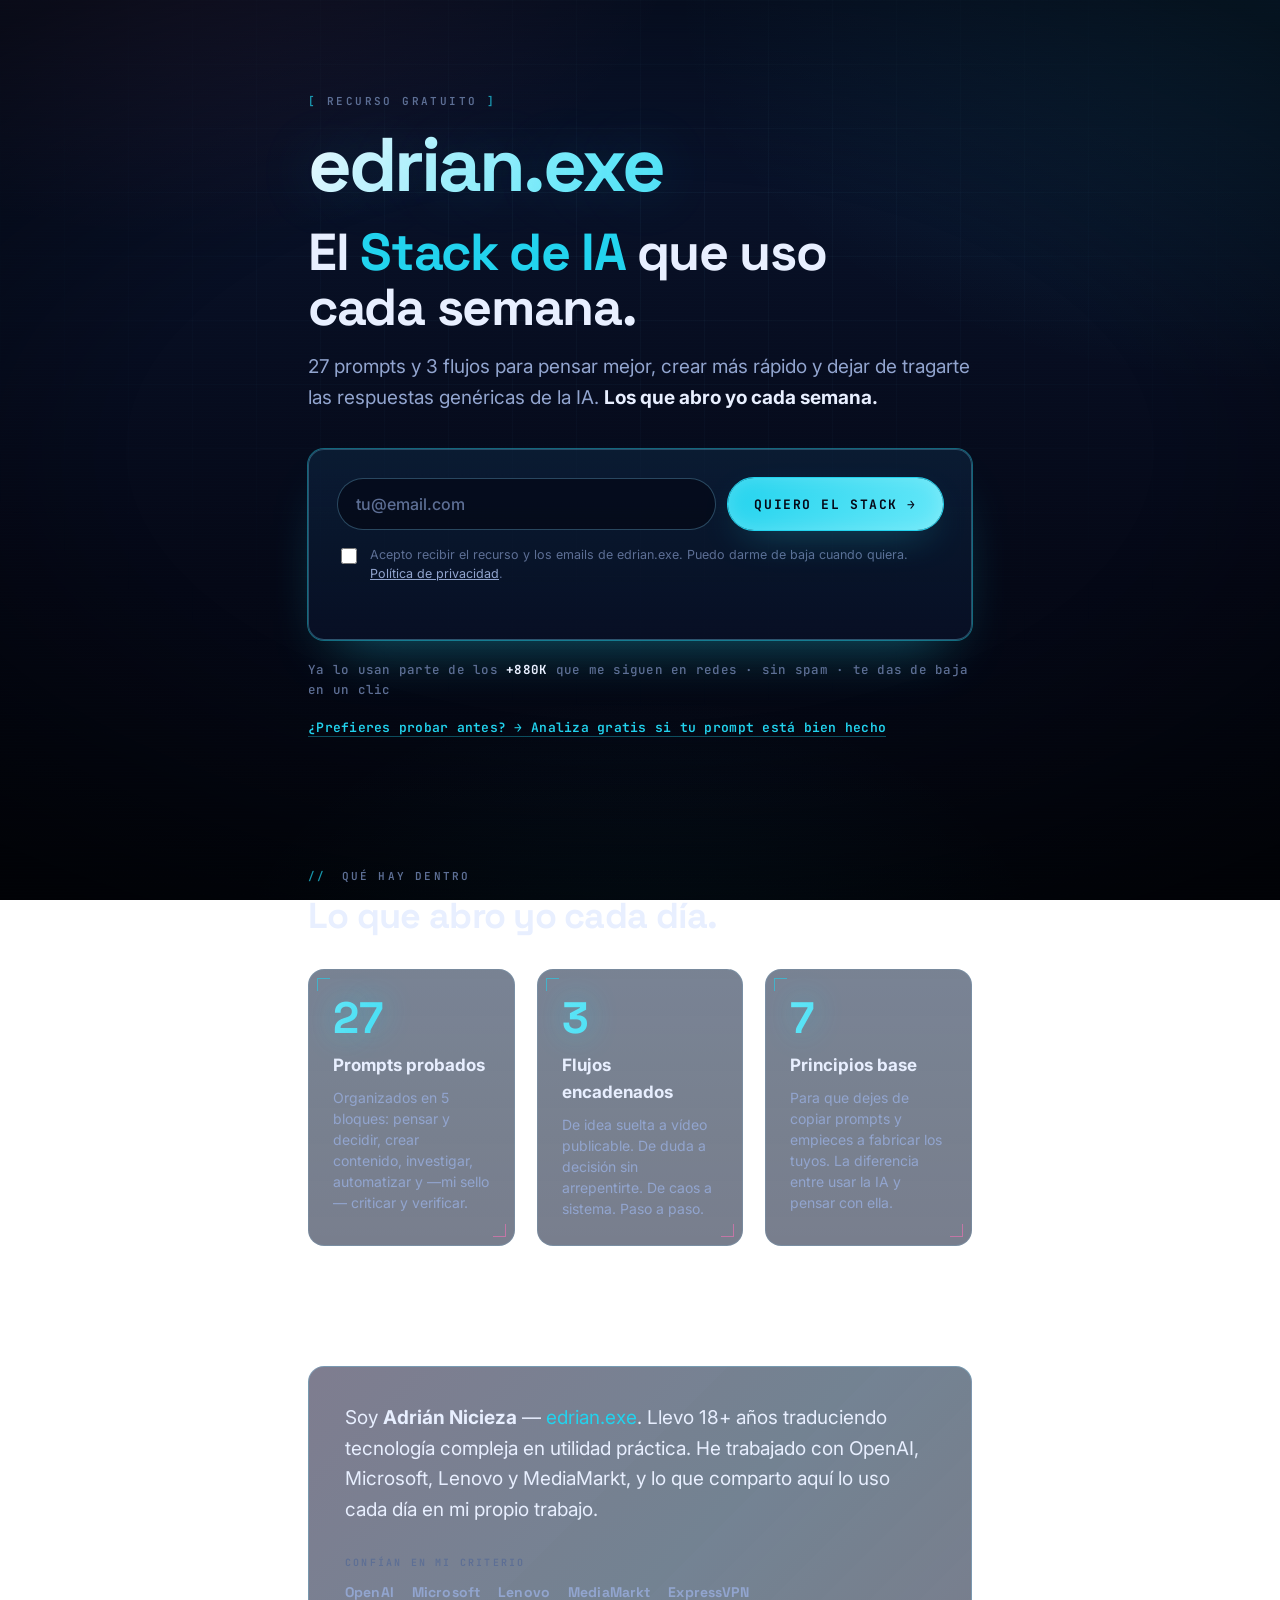
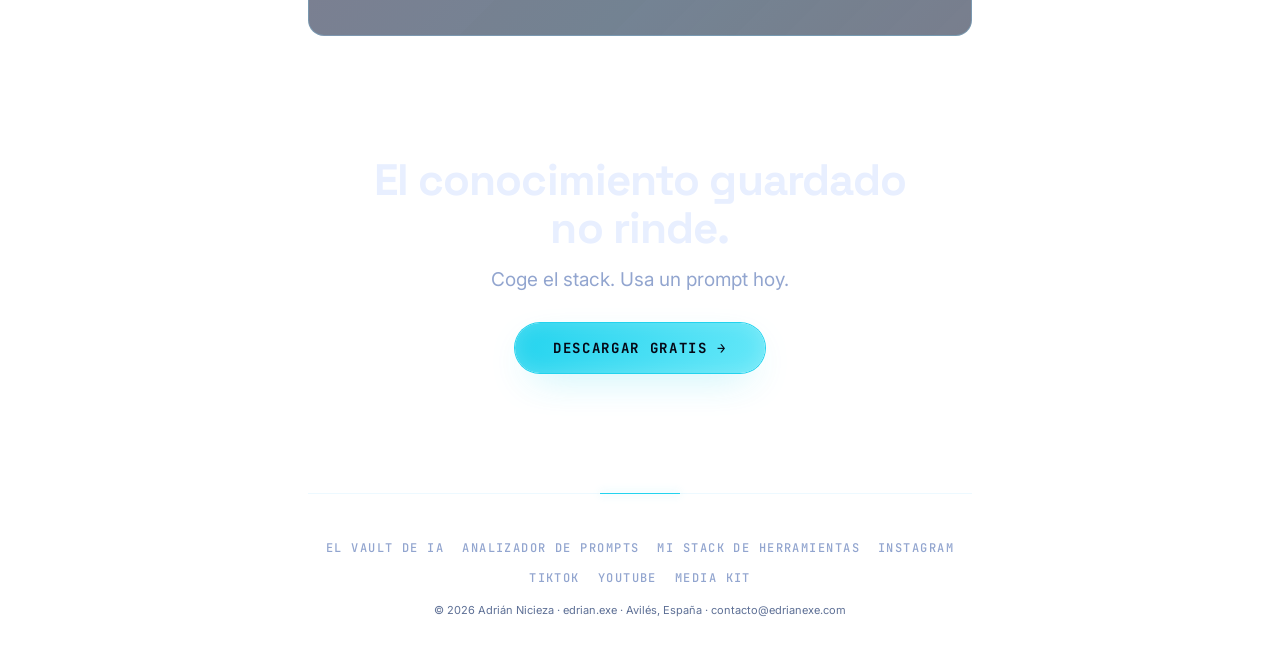
==== index.html @ bdbf624e "Landing del embudo con alta en Kit (sin servidor) Co-Authored-By: Claude Opus 5.5 <noreply@anthropic" ====
<!DOCTYPE html>
<html lang="es">
<head>
  <meta charset="UTF-8" />
  <meta name="viewport" content="width=device-width, initial-scale=1.0" />
  <title>El Stack de IA · edrian.exe — Recurso gratuito</title>
  <meta name="description" content="27 prompts y 3 flujos de IA que Adrián (edrian.exe) abre cada semana, organizados por trabajo a hacer. Descárgalo gratis." />

  <!-- Open Graph / redes -->
  <meta property="og:type" content="website" />
  <meta property="og:title" content="El Stack de IA de edrian.exe — gratis" />
  <meta property="og:description" content="27 prompts y 3 flujos de IA que abro cada semana, organizados por trabajo a hacer." />
  <meta property="og:image" content="assets/og.png" />
  <meta property="og:url" content="https://recursos.edrianexe.com" />
  <meta name="twitter:card" content="summary_large_image" />

  <link rel="preconnect" href="https://fonts.googleapis.com" />
  <link rel="preconnect" href="https://fonts.gstatic.com" crossorigin />
  <link href="https://fonts.googleapis.com/css2?family=Inter:wght@400;500;600;700&family=Space+Grotesk:wght@500;700&family=JetBrains+Mono:wght@500;600;700&display=swap" rel="stylesheet" />
  <link rel="stylesheet" href="styles.css" />
</head>
<body>
  <!-- capas de fondo -->
  <div class="fx fx--grid"></div>
  <div class="fx fx--scanlines"></div>
  <div class="fx fx--vignette"></div>

  <main class="wrap">

    <!-- ░░ HERO ░░ -->
    <section class="hero" data-reveal>
      <p class="kicker"><span class="bracket">[</span>&nbsp;RECURSO GRATUITO&nbsp;<span class="bracket">]</span></p>

      <h1 class="logo" data-glitch="edrian.exe">edrian.exe</h1>

      <h2 class="hero__title">
        El <span class="accent">Stack de IA</span> que uso<br />cada semana.
      </h2>
      <p class="hero__sub">
        27 prompts y 3 flujos para pensar mejor, crear más rápido
        y dejar de tragarte las respuestas genéricas de la IA.
        <strong>Los que abro yo cada semana.</strong>
      </p>

      <!-- ░░ FORMULARIO ░░ -->
      <form class="capture" id="capture-form" novalidate>
        <div class="capture__row">
          <input
            type="email" id="email" name="email" required
            inputmode="email" autocomplete="email"
            placeholder="tu@email.com" class="capture__input" />
          <button type="submit" class="cta cta--primary" id="submit-btn">
            <span class="cta__label">Quiero el stack →</span>
          </button>
        </div>

        <label class="capture__consent">
          <input type="checkbox" id="consent" name="consent" required />
          <span>
            Acepto recibir el recurso y los emails de edrian.exe. Puedo darme
            de baja cuando quiera. <a href="privacidad.html" target="_blank" rel="noopener">Política de privacidad</a>.
          </span>
        </label>

        <p class="capture__msg" id="form-msg" role="status" aria-live="polite"></p>
      </form>

      <p class="hero__trust">
        Ya lo usan parte de los <strong>+880K</strong> que me siguen en redes ·
        sin spam · te das de baja en un clic
      </p>

      <p style="margin-top:18px;font:600 13px/1.5 var(--font-mono);letter-spacing:.02em;">
        <a href="analizador.html" style="color:var(--cyan);border-bottom:1px solid rgba(34,211,238,.35);">
          ¿Prefieres probar antes? → Analiza gratis si tu prompt está bien hecho
        </a>
      </p>
    </section>

    <!-- ░░ QUÉ HAY DENTRO ░░ -->
    <section class="inside" data-reveal>
      <p class="section__crumb"><span class="bracket">//</span> qué hay dentro</p>
      <h3 class="section__title">Lo que abro yo cada día.</h3>

      <div class="inside__grid">
        <article class="feat">
          <div class="feat__num">27</div>
          <h4 class="feat__title">Prompts probados</h4>
          <p class="feat__desc">Organizados en 5 bloques: pensar y decidir, crear contenido, investigar, automatizar y —mi sello— criticar y verificar.</p>
        </article>
        <article class="feat">
          <div class="feat__num">3</div>
          <h4 class="feat__title">Flujos encadenados</h4>
          <p class="feat__desc">De idea suelta a vídeo publicable. De duda a decisión sin arrepentirte. De caos a sistema. Paso a paso.</p>
        </article>
        <article class="feat">
          <div class="feat__num">7</div>
          <h4 class="feat__title">Principios base</h4>
          <p class="feat__desc">Para que dejes de copiar prompts y empieces a fabricar los tuyos. La diferencia entre usar la IA y pensar con ella.</p>
        </article>
      </div>
    </section>

    <!-- ░░ MINI BIO / AUTORIDAD ░░ -->
    <section class="bio" data-reveal>
      <div class="bio__inner">
        <p class="bio__text">
          Soy <strong>Adrián Nicieza</strong> — <span class="accent">edrian.exe</span>.
          Llevo 18+ años traduciendo tecnología compleja en utilidad práctica.
          He trabajado con OpenAI, Microsoft, Lenovo y MediaMarkt, y lo que
          comparto aquí lo uso cada día en mi propio trabajo.
        </p>
        <div class="bio__brands">
          <span class="bio__brands-label">Confían en mi criterio</span>
          <div class="bio__strip">
            <span>OpenAI</span><span>Microsoft</span><span>Lenovo</span><span>MediaMarkt</span><span>ExpressVPN</span>
          </div>
        </div>
      </div>
    </section>

    <!-- ░░ CTA FINAL ░░ -->
    <section class="closer" data-reveal>
      <h3 class="closer__title">El conocimiento guardado<br />no rinde.</h3>
      <p class="closer__sub">Coge el stack. Usa un prompt hoy.</p>
      <button class="cta cta--primary cta--big" data-scroll-top>
        <span class="cta__label">Descargar gratis →</span>
      </button>
    </section>

    <!-- ░░ FOOTER ░░ -->
    <footer class="foot">
      <div class="foot__links">
        <a href="producto.html">El Vault de IA</a>
        <a href="analizador.html">Analizador de prompts</a>
        <a href="stack.html">Mi stack de herramientas</a>
        <a href="https://instagram.com/edrian.exe" target="_blank" rel="noopener">Instagram</a>
        <a href="https://tiktok.com/@edrian.exe" target="_blank" rel="noopener">TikTok</a>
        <a href="https://youtube.com/@edrian.exe" target="_blank" rel="noopener">YouTube</a>
        <a href="https://mediakit.edrianexe.com" target="_blank" rel="noopener">Media kit</a>
      </div>
      <p class="foot__legal">© <span id="year"></span> Adrián Nicieza · edrian.exe · Avilés, España · contacto@edrianexe.com</p>
    </footer>

  </main>

  <script src="kit.js"></script>
  <script src="app.js"></script>
</body>
</html>
---- styles.css ----
/* ============================================================================
   EDRIAN.EXE · LANDING DE CAPTURA — "El Stack de IA"
   Misma identidad que el media kit: navy + cian + magenta. Mobile-first.
   ============================================================================ */

:root {
  --bg:        #050816;
  --bg-2:      #0a1530;
  --surface:   rgba(125, 211, 252, 0.04);
  --surface-2: rgba(125, 211, 252, 0.07);
  --border:    rgba(125, 211, 252, 0.14);
  --border-2:  rgba(125, 211, 252, 0.30);

  --text:      #e8efff;
  --text-mute: #92a5cf;
  --text-dim:  #5d6f95;

  --cyan:      #22d3ee;
  --cyan-2:    #67e8f9;
  --cyan-glow: rgba(34, 211, 238, 0.45);
  --pink:      #f472b6;
  --pink-2:    #ec4899;

  --ok:        #34d399;
  --err:       #fb7185;

  --font-sans:    "Inter", system-ui, -apple-system, "Segoe UI", Roboto, sans-serif;
  --font-display: "Space Grotesk", "Inter", system-ui, sans-serif;
  --font-mono:    "JetBrains Mono", ui-monospace, Consolas, monospace;

  --maxw: 760px;
  --pad:  clamp(20px, 5vw, 48px);
  --radius: 16px;
}

* { box-sizing: border-box; }
html, body { margin: 0; padding: 0; }
html { scroll-behavior: smooth; }

body {
  font-family: var(--font-sans);
  font-size: clamp(15px, 1.05vw, 17px);
  line-height: 1.6;
  color: var(--text);
  background:
    radial-gradient(900px 600px at 15% -10%, rgba(244,114,182,0.10) 0%, transparent 55%),
    radial-gradient(1100px 700px at 100% 0%, rgba(34,211,238,0.12) 0%, transparent 55%),
    radial-gradient(700px 500px at 50% 110%, rgba(34,211,238,0.06) 0%, transparent 60%),
    linear-gradient(180deg, var(--bg-2) 0%, var(--bg) 65%, #03060f 100%);
  background-attachment: fixed;
  min-height: 100vh;
  -webkit-font-smoothing: antialiased;
  overflow-x: hidden;
}

a { color: var(--cyan); text-decoration: none; transition: color .2s; }
a:hover { color: var(--cyan-2); }
strong { color: var(--text); font-weight: 700; }

/* ── Capas de fondo ───────────────────────────────────────────────────────*/
.fx { position: fixed; inset: 0; pointer-events: none; z-index: 0; }
.fx--grid {
  background-image:
    linear-gradient(rgba(125,211,252,0.045) 1px, transparent 1px),
    linear-gradient(90deg, rgba(125,211,252,0.045) 1px, transparent 1px);
  background-size: 64px 64px;
  mask-image: radial-gradient(ellipse 80% 70% at 50% 25%, #000 0%, transparent 80%);
  -webkit-mask-image: radial-gradient(ellipse 80% 70% at 50% 25%, #000 0%, transparent 80%);
}
.fx--scanlines {
  background: repeating-linear-gradient(0deg, transparent 0, transparent 2px,
    rgba(125,211,252,0.03) 2px, rgba(125,211,252,0.03) 3px);
  mix-blend-mode: overlay; opacity: .55;
}
.fx--vignette { background: radial-gradient(ellipse 80% 60% at 50% 50%, transparent 50%, rgba(0,0,0,0.55) 100%); }

.wrap {
  position: relative; z-index: 2;
  max-width: var(--maxw); margin: 0 auto; padding: var(--pad);
  display: flex; flex-direction: column;
  gap: clamp(64px, 10vw, 120px);
  padding-top: clamp(48px, 9vw, 96px);
}

.accent { color: var(--cyan); }
.bracket { color: var(--cyan); opacity: .7; }

/* ── Kicker ───────────────────────────────────────────────────────────────*/
.kicker {
  font: 600 11px/1 var(--font-mono);
  letter-spacing: .22em; text-transform: uppercase;
  color: var(--text-dim); margin: 0 0 22px;
}

/* ── Logo glitch ──────────────────────────────────────────────────────────*/
.logo {
  position: relative;
  font-family: var(--font-display);
  font-size: clamp(38px, 9vw, 76px);
  font-weight: 700; letter-spacing: -.04em; line-height: .95; margin: 0 0 24px;
  background: linear-gradient(120deg, #f0f9ff 0%, var(--cyan-2) 45%, var(--cyan) 80%);
  -webkit-background-clip: text; background-clip: text; color: transparent;
  text-shadow: 0 0 60px rgba(34,211,238,0.18);
}
.logo::before, .logo::after {
  content: attr(data-glitch); position: absolute; inset: 0; pointer-events: none;
  -webkit-background-clip: text; background-clip: text; color: transparent; opacity: 0;
}
.logo::before { background: linear-gradient(120deg, var(--pink), var(--pink-2)); animation: glA 7s steps(1) infinite; }
.logo::after  { background: linear-gradient(120deg, var(--cyan), var(--cyan-2)); animation: glB 7s steps(1) infinite; }
@keyframes glA { 0%,92%,100%{opacity:0;transform:translate(0,0)} 93%{opacity:.65;transform:translate(-2px,0)} 94%{opacity:.65;transform:translate(2px,1px)} 95%{opacity:0} }
@keyframes glB { 0%,88%,100%{opacity:0;transform:translate(0,0)} 89%{opacity:.55;transform:translate(2px,-1px)} 90%{opacity:.55;transform:translate(-1px,1px)} 91%{opacity:0} }

/* ── Hero ─────────────────────────────────────────────────────────────────*/
.hero__title {
  font-family: var(--font-display);
  font-size: clamp(30px, 5.5vw, 52px);
  font-weight: 700; letter-spacing: -.025em; line-height: 1.05;
  margin: 0 0 18px;
}
.hero__sub {
  font-size: clamp(16px, 2vw, 19px); color: var(--text-mute);
  max-width: 56ch; margin: 0 0 36px;
}
.hero__trust {
  margin: 20px 0 0; font: 500 12.5px/1.6 var(--font-mono);
  letter-spacing: .02em; color: var(--text-dim);
}

/* ── Formulario de captura ─────────────────────────────────────────────────*/
.capture {
  padding: clamp(20px, 3vw, 28px);
  background: linear-gradient(180deg, rgba(34,211,238,0.06) 0%, transparent 100%), rgba(10,21,48,0.6);
  border: 1px solid var(--border-2);
  border-radius: var(--radius);
  box-shadow: 0 0 0 1px var(--cyan-glow), 0 28px 60px -28px var(--cyan-glow);
}
.capture__row { display: flex; flex-wrap: wrap; gap: 12px; }
.capture__input {
  flex: 1 1 240px; min-width: 0;
  padding: 15px 18px;
  font: 500 16px/1 var(--font-sans);
  color: var(--text);
  background: rgba(5,8,22,0.7);
  border: 1px solid var(--border-2);
  border-radius: 999px;
  transition: border-color .2s, box-shadow .2s;
}
.capture__input::placeholder { color: var(--text-dim); }
.capture__input:focus {
  outline: none; border-color: var(--cyan);
  box-shadow: 0 0 0 3px rgba(34,211,238,0.18);
}
.capture__input.is-error { border-color: var(--err); box-shadow: 0 0 0 3px rgba(251,113,133,0.18); }

.capture__consent {
  display: flex; align-items: flex-start; gap: 10px;
  margin-top: 16px; font-size: 12.5px; line-height: 1.5; color: var(--text-dim);
  cursor: pointer;
}
.capture__consent input { margin-top: 2px; accent-color: var(--cyan); width: 16px; height: 16px; flex: 0 0 auto; }
.capture__consent a { color: var(--text-mute); text-decoration: underline; }

.capture__msg { margin: 14px 0 0; font: 600 13.5px/1.5 var(--font-mono); min-height: 1em; }
.capture__msg.is-ok  { color: var(--ok); }
.capture__msg.is-err { color: var(--err); }

/* ── Botón CTA ─────────────────────────────────────────────────────────────*/
.cta {
  position: relative; display: inline-flex; align-items: center; justify-content: center; gap: 8px;
  padding: 15px 26px;
  font: 700 13px/1 var(--font-mono); letter-spacing: .12em; text-transform: uppercase;
  border-radius: 999px; cursor: pointer; border: 0; overflow: hidden;
  transition: transform .2s, box-shadow .25s;
}
.cta--primary {
  flex: 0 0 auto;
  background: linear-gradient(120deg, var(--cyan) 0%, var(--cyan-2) 100%);
  color: #050816;
  box-shadow: 0 0 0 1px var(--cyan), 0 14px 40px -16px var(--cyan-glow), inset 0 0 20px rgba(255,255,255,0.2);
}
.cta--primary::before {
  content: ""; position: absolute; top: 0; left: -120%; width: 80%; height: 100%;
  background: linear-gradient(90deg, transparent, rgba(255,255,255,0.55), transparent);
  transform: skewX(-20deg); animation: shine 4.5s ease-in-out infinite;
}
@keyframes shine { 0%,80%{left:-120%} 90%{left:130%} 100%{left:130%} }
.cta--primary:hover { transform: translateY(-2px); box-shadow: 0 0 0 1px var(--cyan-2), 0 22px 48px -16px var(--cyan-glow), inset 0 0 24px rgba(255,255,255,0.28); }
.cta--primary:disabled { opacity: .6; cursor: wait; transform: none; }
.cta--big { padding: 18px 38px; font-size: 14px; }

/* ── Secciones ─────────────────────────────────────────────────────────────*/
.section__crumb {
  font: 600 11px/1 var(--font-mono); letter-spacing: .2em; text-transform: uppercase;
  color: var(--text-dim); margin: 0 0 14px;
}
.section__crumb .bracket { margin-right: 6px; }
.section__title {
  font-family: var(--font-display);
  font-size: clamp(24px, 3.6vw, 36px); font-weight: 700; letter-spacing: -.02em;
  margin: 0 0 32px; line-height: 1.15;
}

/* ── Qué hay dentro ───────────────────────────────────────────────────────*/
.inside__grid { display: grid; gap: clamp(14px, 2.5vw, 22px); grid-template-columns: 1fr; }
@media (min-width: 680px) { .inside__grid { grid-template-columns: repeat(3, 1fr); } }

.feat {
  position: relative; padding: 26px 24px;
  background: linear-gradient(180deg, rgba(125,211,252,0.06) 0%, transparent 100%), rgba(10,21,48,0.55);
  border: 1px solid var(--border); border-radius: var(--radius); overflow: hidden;
  transition: transform .25s, border-color .25s;
}
.feat::before, .feat::after {
  content: ""; position: absolute; width: 12px; height: 12px; pointer-events: none; opacity: .6;
}
.feat::before { top: 8px; left: 8px; border-top: 1px solid var(--cyan); border-left: 1px solid var(--cyan); }
.feat::after { bottom: 8px; right: 8px; border-bottom: 1px solid var(--pink); border-right: 1px solid var(--pink); }
.feat:hover { transform: translateY(-3px); border-color: var(--border-2); }
.feat__num {
  font-family: var(--font-display); font-size: 44px; font-weight: 700; line-height: 1;
  background: linear-gradient(120deg, var(--cyan-2), var(--cyan)); -webkit-background-clip: text; background-clip: text;
  color: transparent; text-shadow: 0 0 30px var(--cyan-glow); margin-bottom: 12px;
}
.feat__title { font-size: 17px; font-weight: 700; margin: 0 0 8px; }
.feat__desc { font-size: 14px; color: var(--text-mute); margin: 0; line-height: 1.5; }

/* ── Bio ──────────────────────────────────────────────────────────────────*/
.bio__inner {
  padding: clamp(24px, 4vw, 36px);
  background: linear-gradient(135deg, rgba(244,114,182,0.05) 0%, rgba(34,211,238,0.06) 60%, transparent 100%), rgba(10,21,48,0.55);
  border: 1px solid var(--border-2); border-radius: var(--radius);
}
.bio__text { font-size: clamp(16px, 2vw, 19px); margin: 0 0 24px; color: var(--text); line-height: 1.6; }
.bio__brands-label { font: 600 10px/1 var(--font-mono); letter-spacing: .22em; text-transform: uppercase; color: var(--text-dim); }
.bio__strip { display: flex; flex-wrap: wrap; gap: 8px 18px; margin-top: 12px; }
.bio__strip span {
  font: 700 14px/1 var(--font-display); color: var(--text-mute); letter-spacing: .01em;
  transition: color .2s, text-shadow .2s;
}
.bio__strip span:hover { color: var(--text); text-shadow: 0 0 14px var(--cyan-glow); }

/* ── Closer ───────────────────────────────────────────────────────────────*/
.closer { text-align: center; }
.closer__title {
  font-family: var(--font-display); font-size: clamp(26px, 4.4vw, 44px); font-weight: 700;
  letter-spacing: -.02em; line-height: 1.1; margin: 0 0 12px;
}
.closer__sub { color: var(--text-mute); margin: 0 0 28px; font-size: clamp(16px, 2vw, 19px); }

/* ── Footer ───────────────────────────────────────────────────────────────*/
.foot { text-align: center; padding-top: clamp(32px, 4vw, 48px); border-top: 1px solid var(--border); position: relative; }
.foot::before { content: ""; position: absolute; top: -1px; left: 50%; width: 80px; height: 1px; background: var(--cyan); transform: translateX(-50%); box-shadow: 0 0 10px var(--cyan-glow); }
.foot__links { display: flex; flex-wrap: wrap; justify-content: center; gap: 18px; margin-bottom: 18px; font: 500 12px/1 var(--font-mono); letter-spacing: .12em; text-transform: uppercase; }
.foot__links a { color: var(--text-mute); }
.foot__links a:hover { color: var(--cyan); text-shadow: 0 0 12px var(--cyan-glow); }
.foot__legal { font-size: 11px; color: var(--text-dim); margin: 0; }

/* ── Reveal ───────────────────────────────────────────────────────────────*/
[data-reveal] { opacity: 0; transform: translateY(16px); transition: opacity .7s ease, transform .7s cubic-bezier(.16,1,.3,1); }
[data-reveal].is-visible { opacity: 1; transform: none; }

@media (prefers-reduced-motion: reduce) {
  *, *::before, *::after { animation-duration: .001s !important; transition-duration: .001s !important; }
  [data-reveal] { opacity: 1; transform: none; }
}

@media (max-width: 560px) {
  .capture__row { flex-direction: column; }
  .cta--primary { width: 100%; }
}
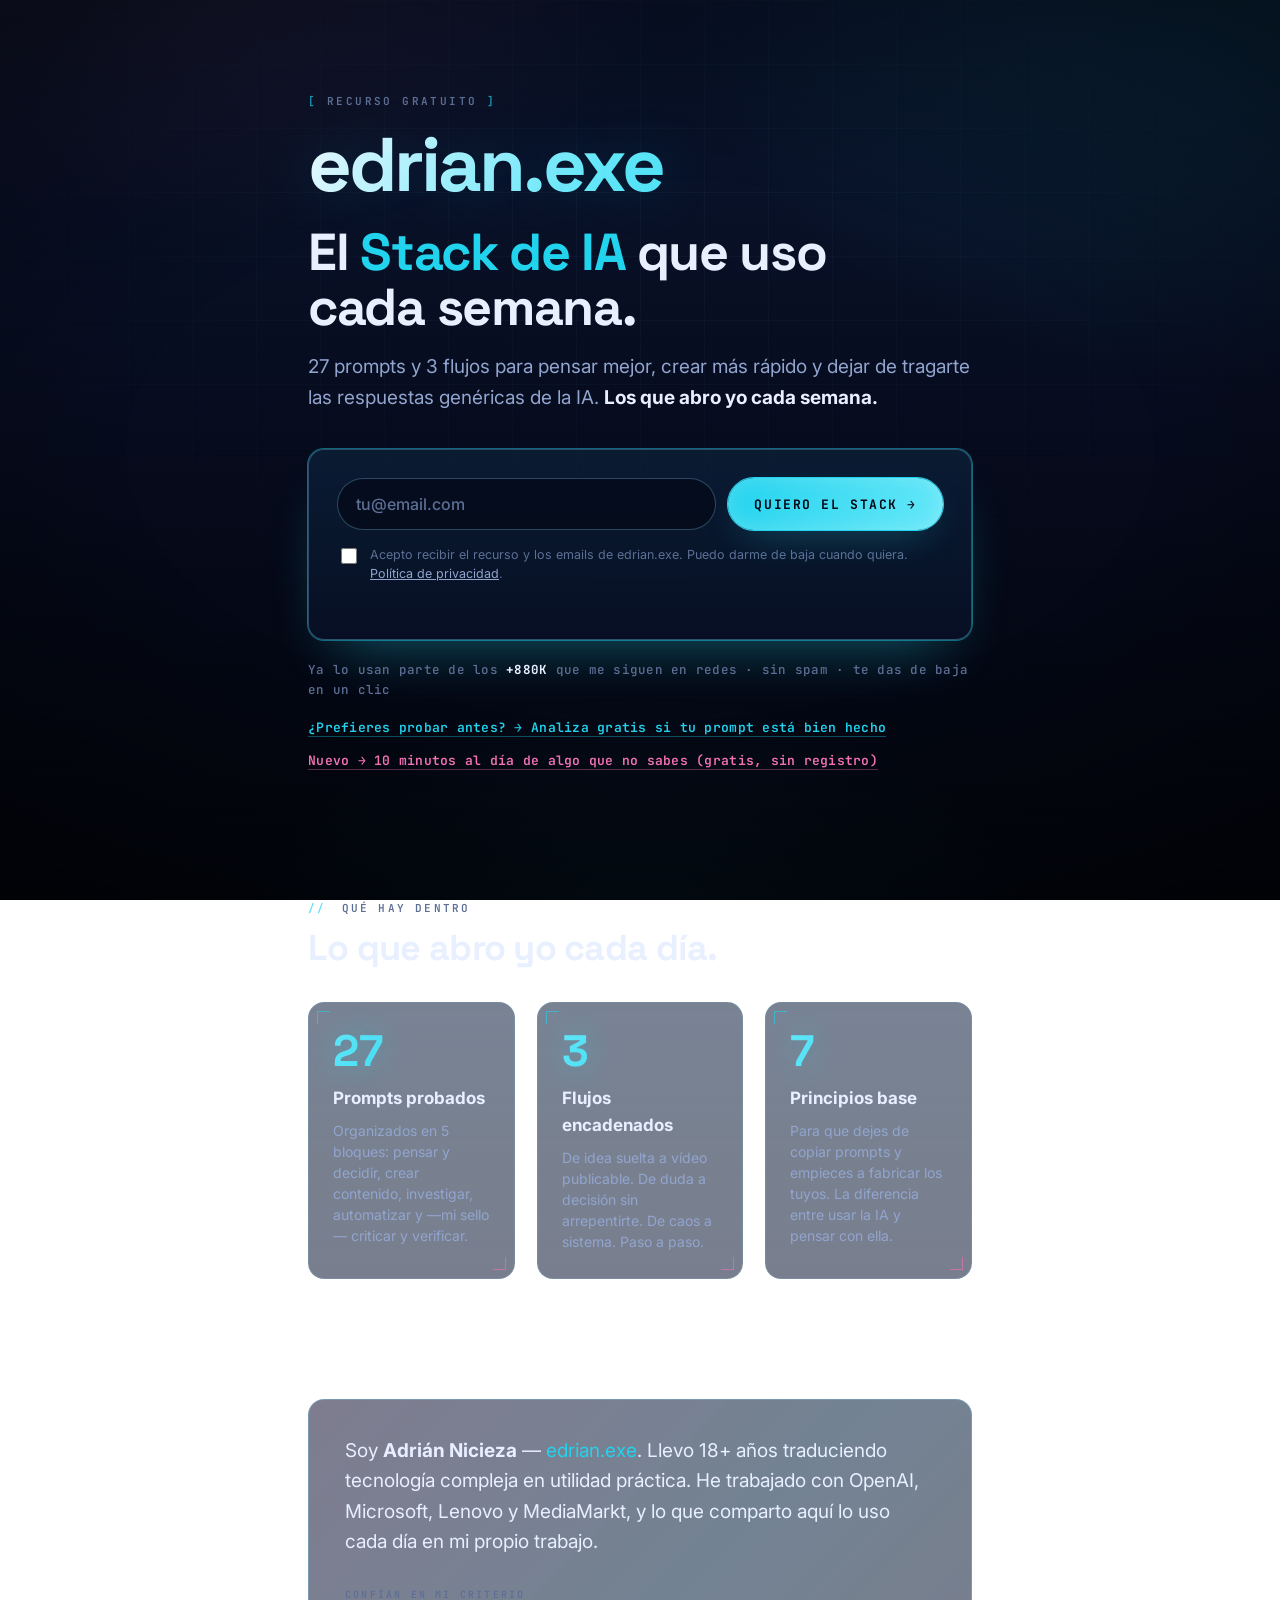
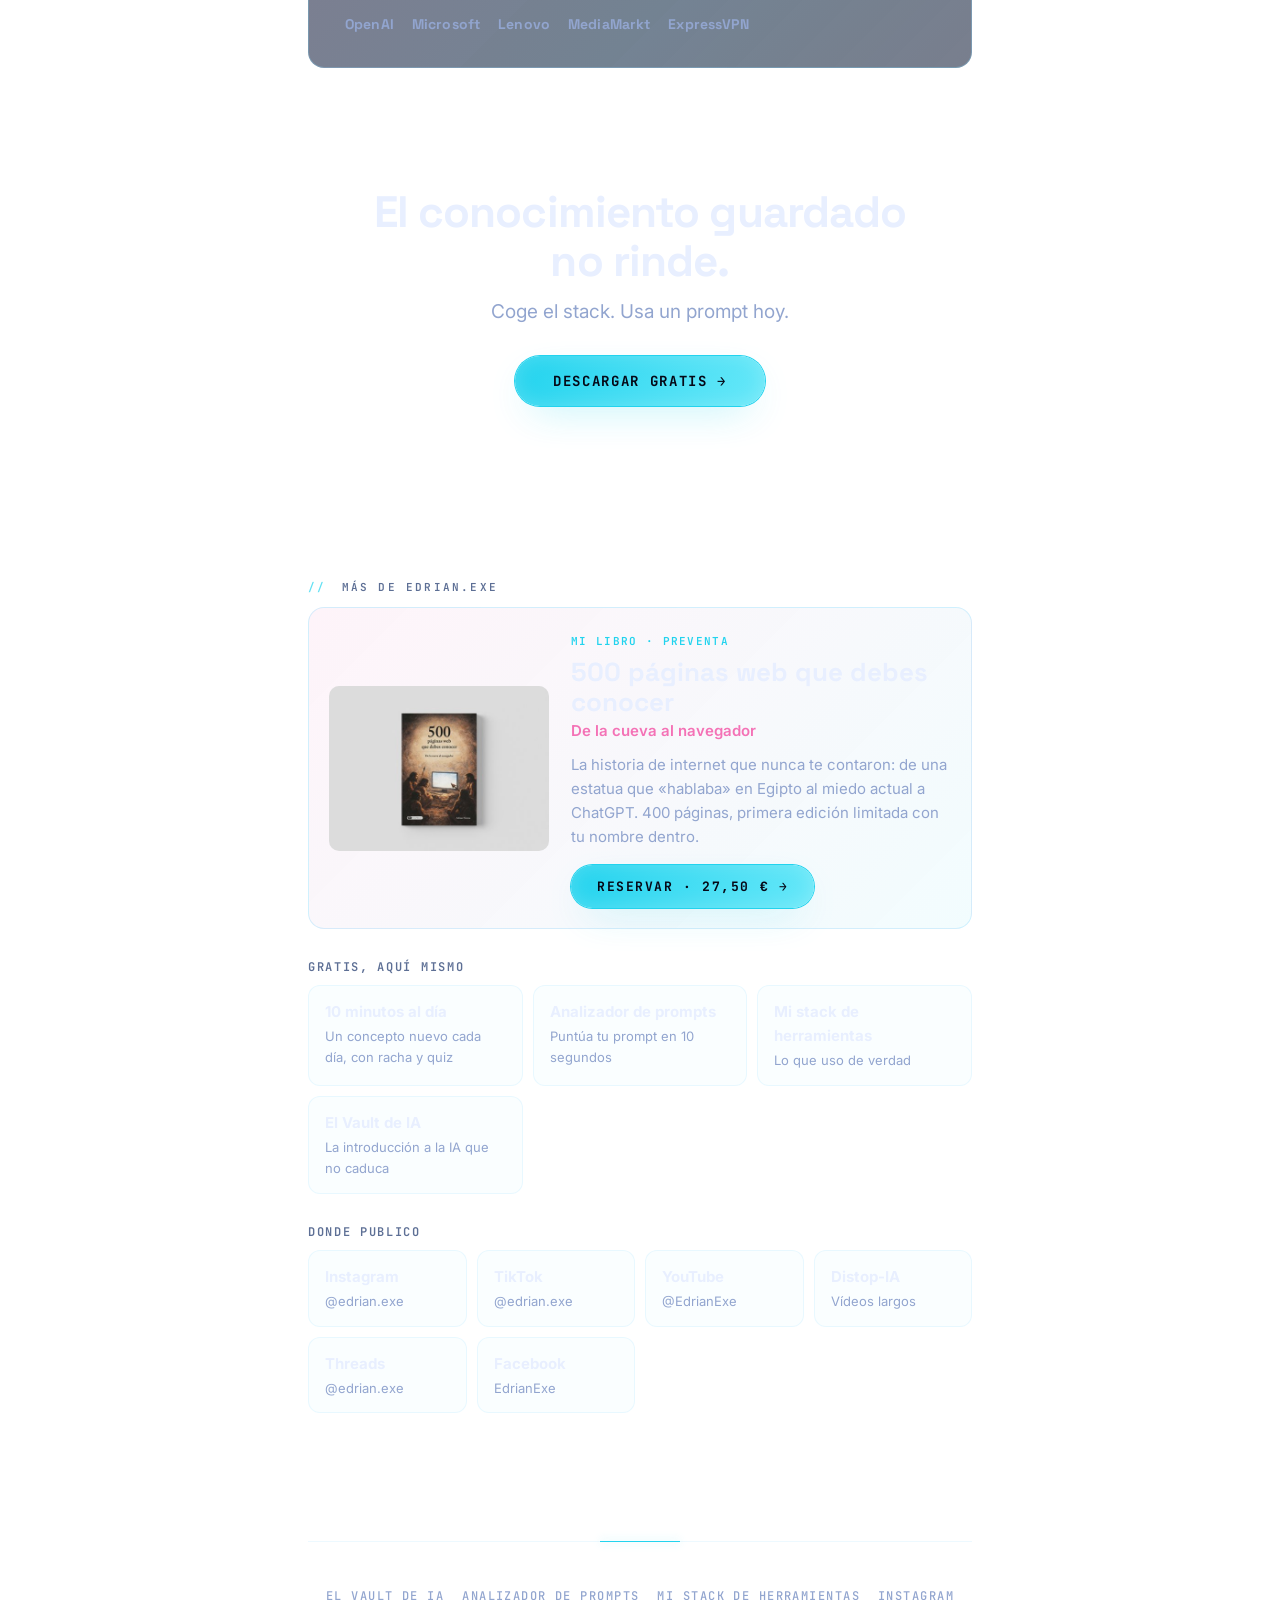
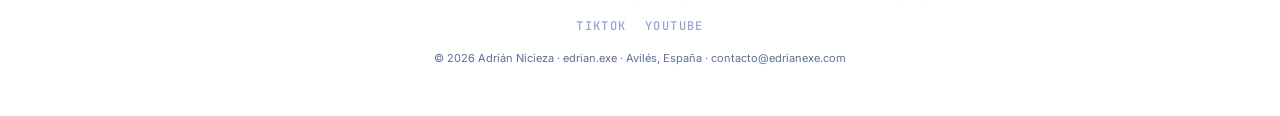
==== commit 690fce2c: "Web 10 minutos, bloque de libro y canales, lista de espera del Vault y stack limpio Co-Authored-By: " ====
--- a/index.html
+++ b/index.html
@@ -10,8 +10,8 @@
   <meta property="og:type" content="website" />
   <meta property="og:title" content="El Stack de IA de edrian.exe — gratis" />
   <meta property="og:description" content="27 prompts y 3 flujos de IA que abro cada semana, organizados por trabajo a hacer." />
-  <meta property="og:image" content="assets/og.png" />
-  <meta property="og:url" content="https://recursos.edrianexe.com" />
+  <meta property="og:image" content="https://edrianexe.github.io/recursos/assets/og.png" />
+  <meta property="og:url" content="https://edrianexe.github.io/recursos/" />
   <meta name="twitter:card" content="summary_large_image" />
 
   <link rel="preconnect" href="https://fonts.googleapis.com" />
@@ -75,6 +75,11 @@
           ¿Prefieres probar antes? → Analiza gratis si tu prompt está bien hecho
         </a>
       </p>
+      <p style="margin-top:10px;font:600 13px/1.5 var(--font-mono);letter-spacing:.02em;">
+        <a href="diez/" style="color:var(--pink);border-bottom:1px solid rgba(244,114,182,.35);">
+          Nuevo → 10 minutos al día de algo que no sabes (gratis, sin registro)
+        </a>
+      </p>
     </section>
 
     <!-- ░░ QUÉ HAY DENTRO ░░ -->
@@ -129,6 +134,8 @@
     </section>
 
     <!-- ░░ FOOTER ░░ -->
+    <div data-ecosistema data-skip="./"></div>
+
     <footer class="foot">
       <div class="foot__links">
         <a href="producto.html">El Vault de IA</a>
@@ -136,8 +143,7 @@
         <a href="stack.html">Mi stack de herramientas</a>
         <a href="https://instagram.com/edrian.exe" target="_blank" rel="noopener">Instagram</a>
         <a href="https://tiktok.com/@edrian.exe" target="_blank" rel="noopener">TikTok</a>
-        <a href="https://youtube.com/@edrian.exe" target="_blank" rel="noopener">YouTube</a>
-        <a href="https://mediakit.edrianexe.com" target="_blank" rel="noopener">Media kit</a>
+        <a href="https://www.youtube.com/@EdrianExe" target="_blank" rel="noopener">YouTube</a>
       </div>
       <p class="foot__legal">© <span id="year"></span> Adrián Nicieza · edrian.exe · Avilés, España · contacto@edrianexe.com</p>
     </footer>
@@ -146,5 +152,6 @@
 
   <script src="kit.js"></script>
   <script src="app.js"></script>
+  <script src="ecosistema.js"></script>
 </body>
 </html>
--- a/styles.css
+++ b/styles.css
@@ -269,3 +269,29 @@
   .capture__row { flex-direction: column; }
   .cta--primary { width: 100%; }
 }
+
+/* ── Ecosistema: libro + recursos + canales ─────────────────────────────*/
+.eco { margin: 56px 0 8px; }
+.eco__libro {
+  display: grid; grid-template-columns: minmax(0, 220px) 1fr; gap: 22px; align-items: center;
+  padding: 20px; border: 1px solid var(--border-2); border-radius: var(--radius);
+  background: linear-gradient(135deg, rgba(244,114,182,.08), rgba(34,211,238,.06));
+  color: var(--text); transition: transform .2s, border-color .2s;
+}
+.eco__libro:hover { transform: translateY(-2px); border-color: var(--cyan); color: var(--text); }
+.eco__libro img { width: 100%; height: auto; border-radius: 10px; display: block; }
+.eco__libro h3 { font: 700 clamp(20px, 3vw, 26px)/1.15 var(--font-display); margin: 6px 0 2px; }
+.eco__libro em { color: var(--pink); font-style: normal; font-weight: 600; }
+.eco__libro p { color: var(--text-mute); margin: 10px 0 16px; font-size: 15px; }
+.eco__tag { font: 600 11px/1 var(--font-mono); letter-spacing: .12em; text-transform: uppercase; color: var(--cyan); }
+.eco__h { font: 600 12px/1 var(--font-mono); letter-spacing: .14em; text-transform: uppercase; color: var(--text-dim); margin: 32px 0 12px; }
+.eco__grid { display: grid; grid-template-columns: repeat(auto-fill, minmax(210px, 1fr)); gap: 10px; }
+.eco__grid--can { grid-template-columns: repeat(auto-fill, minmax(150px, 1fr)); }
+.eco__res, .eco__can {
+  display: flex; flex-direction: column; gap: 2px; padding: 14px 16px;
+  border: 1px solid var(--border); border-radius: 12px; background: var(--surface); color: var(--text);
+  transition: border-color .2s, background .2s;
+}
+.eco__res:hover, .eco__can:hover { border-color: var(--cyan); background: var(--surface-2); color: var(--text); }
+.eco__res span, .eco__can span { color: var(--text-mute); font-size: 13px; }
+@media (max-width: 560px) { .eco__libro { grid-template-columns: 1fr; } }
